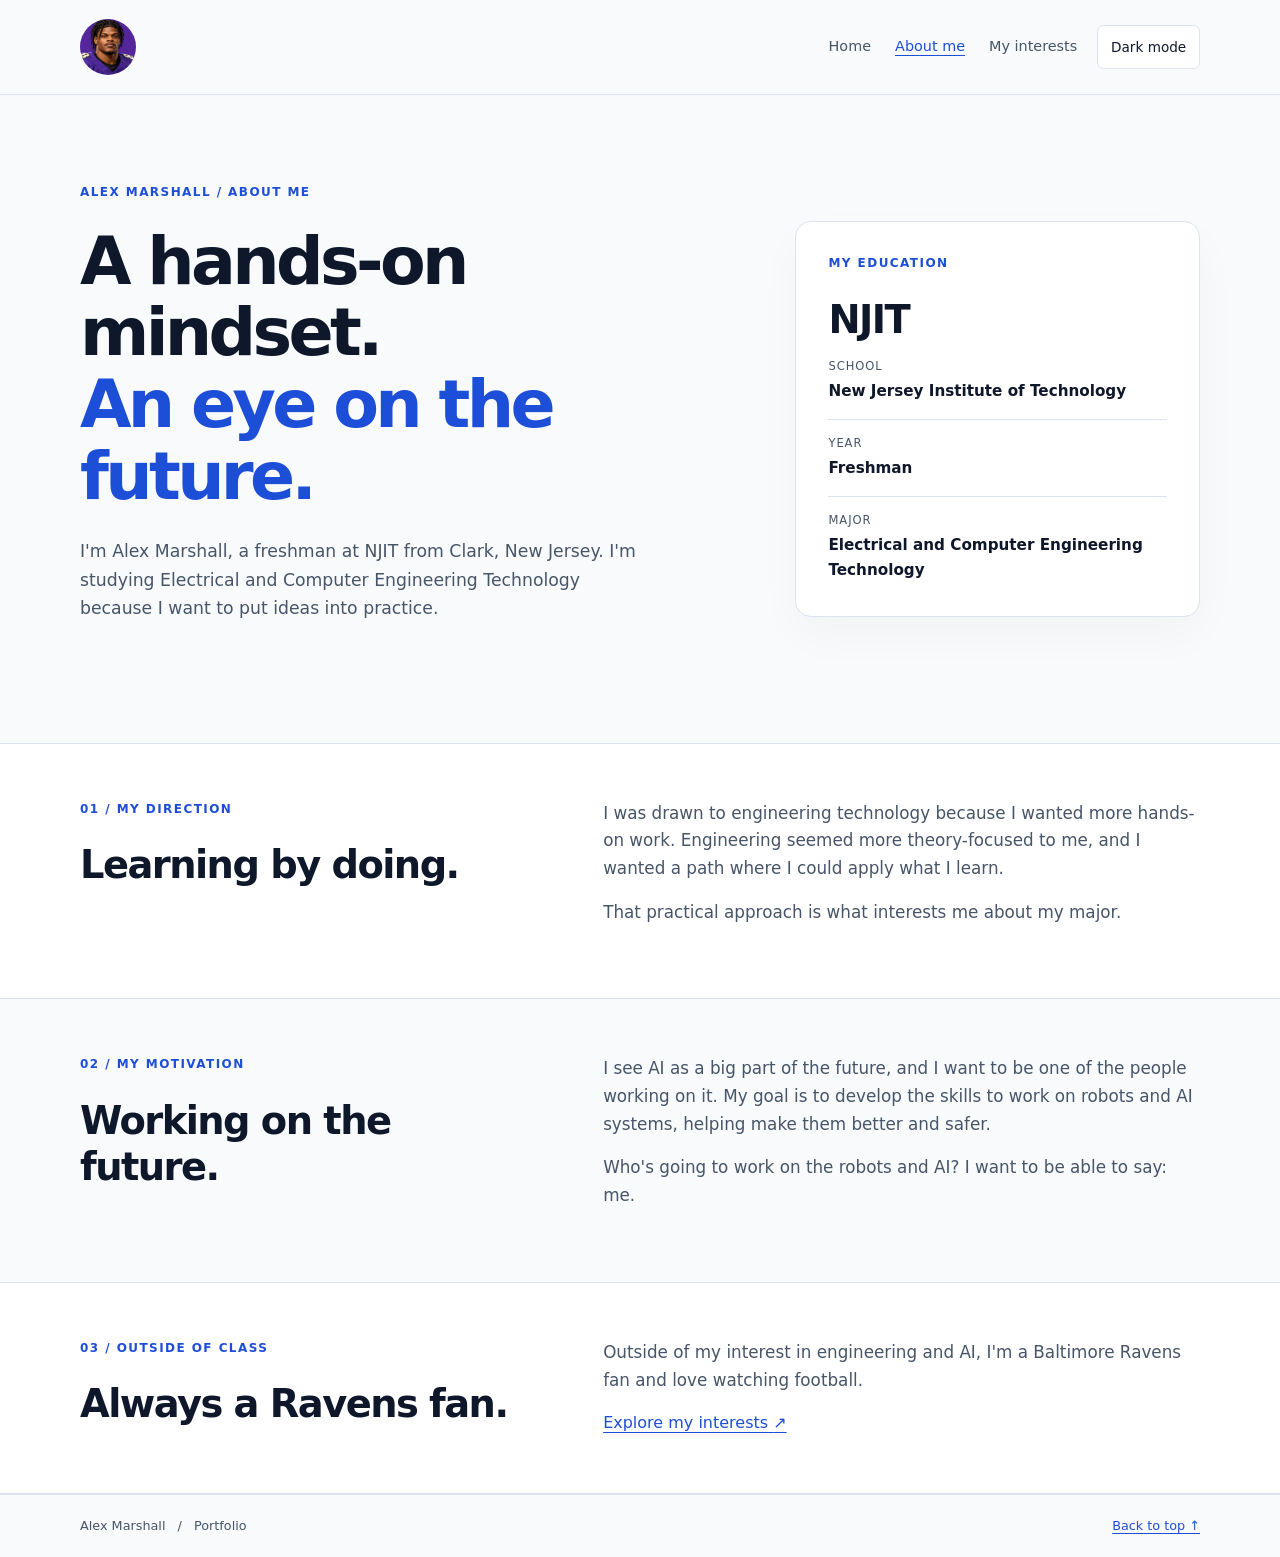
==== about.html @ 9797a1c9 "Add About Me page with NJIT background and career goals" ====
<!DOCTYPE html>
<html lang="en">
<head>
  <meta charset="UTF-8">
  <meta name="viewport" content="width=device-width, initial-scale=1.0">
  <meta name="description" content="Get to know Alex Marshall, an NJIT freshman studying Electrical and Computer Engineering Technology with an interest in hands-on work, AI, and robotics.">
  <title>About Me | Alex Marshall</title>
  <link rel="stylesheet" href="css/styles.css">
  <script src="js/main.js" defer></script>
</head>
<body>
  <a class="skip-link" href="#main">Skip to content</a>
  <header class="site-header">
    <div class="container header-inner">
      <a class="home-avatar" href="index.html" aria-label="Alex Marshall, home"><img src="images/lamar-jackson.jpg" alt="AI-generated illustration of Lamar Jackson in a purple football jersey" width="56" height="56"></a>
      <button class="menu-toggle" type="button" aria-expanded="false" aria-controls="main-nav" hidden>Menu</button>
      <nav id="main-nav" aria-label="Main navigation">
        <a href="index.html">Home</a>
        <a href="about.html" aria-current="page">About me</a>
        <a href="index.html#interests">My interests</a>
      </nav>
      <button class="theme-toggle" type="button" aria-pressed="false" hidden>Dark mode</button>
    </div>
  </header>
  <main id="main">
    <section class="hero container" aria-labelledby="about-page-title">
      <div class="hero-copy">
        <p class="eyebrow">Alex Marshall / About me</p>
        <h1 id="about-page-title">A hands-on mindset.<br><span>An eye on the future.</span></h1>
        <p class="intro">I'm Alex Marshall, a freshman at NJIT from Clark, New Jersey. I'm studying Electrical and Computer Engineering Technology because I want to put ideas into practice.</p>
      </div>
      <aside class="profile-card" aria-label="Education at a glance">
        <p class="eyebrow">My education</p>
        <h2>NJIT</h2>
        <dl>
          <div><dt>School</dt><dd>New Jersey Institute of Technology</dd></div>
          <div><dt>Year</dt><dd>Freshman</dd></div>
          <div><dt>Major</dt><dd>Electrical and Computer Engineering Technology</dd></div>
        </dl>
      </aside>
    </section>
    <section class="about-section" aria-labelledby="hands-on-title">
      <div class="container section-grid">
        <div><p class="eyebrow">01 / My direction</p><h2 id="hands-on-title">Learning by doing.</h2></div>
        <div class="section-copy"><p>I was drawn to engineering technology because I wanted more hands-on work. Engineering seemed more theory-focused to me, and I wanted a path where I could apply what I learn.</p><p>That practical approach is what interests me about my major.</p></div>
      </div>
    </section>
    <section class="container interests-section section-grid" aria-labelledby="future-title">
      <div><p class="eyebrow">02 / My motivation</p><h2 id="future-title">Working on the future.</h2></div>
      <div class="section-copy"><p>I see AI as a big part of the future, and I want to be one of the people working on it. My goal is to develop the skills to work on robots and AI systems, helping make them better and safer.</p><p>Who's going to work on the robots and AI? I want to be able to say: me.</p></div>
    </section>
    <section class="about-section" aria-labelledby="football-title">
      <div class="container section-grid">
        <div><p class="eyebrow">03 / Outside of class</p><h2 id="football-title">Always a Ravens fan.</h2></div>
        <div class="section-copy"><p>Outside of my interest in engineering and AI, I'm a Baltimore Ravens fan and love watching football.</p><a href="index.html#interests">Explore my interests <span aria-hidden="true">↗</span></a></div>
      </div>
    </section>
  </main>
  <footer class="site-footer"><div class="container footer-inner"><p>Alex Marshall <span aria-hidden="true">/</span> Portfolio</p><a href="#main">Back to top ↑</a></div></footer>
</body>
</html>
---- css/styles.css ----
:root {
  color-scheme: light;
  --background: #f8fafc;
  --surface: #ffffff;
  --text: #0f172a;
  --muted: #475569;
  --accent: #1d4ed8;
  --line: #dce3ee;
  --tint: #eff4ff;
}
:root[data-theme="dark"] {
  color-scheme: dark;
  --background: #0f172a;
  --surface: #18243a;
  --text: #f8fafc;
  --muted: #cbd5e1;
  --accent: #93b4ff;
  --line: #334155;
  --tint: #1b2d4c;
}
* { box-sizing: border-box; }
html { scroll-padding-top: 2rem; }
body { margin: 0; background: var(--background); color: var(--text); font-family: system-ui, -apple-system, BlinkMacSystemFont, "Segoe UI", sans-serif; line-height: 1.65; }
a { color: var(--accent); text-underline-offset: .25em; }
a:hover { text-decoration-thickness: 2px; }
button { font: inherit; cursor: pointer; }
:focus-visible { outline: 3px solid var(--accent); outline-offset: 5px; }
[hidden] { display: none !important; }
.container { width: min(1120px, calc(100% - 3rem)); margin-inline: auto; }
.skip-link { position: absolute; top: .5rem; left: 1rem; z-index: 5; padding: .75rem 1rem; background: var(--surface); transform: translateY(-160%); }
.skip-link:focus { transform: translateY(0); }
.site-header { border-bottom: 1px solid var(--line); }
.header-inner { display: flex; align-items: center; flex-wrap: wrap; gap: 1.25rem; padding-block: 1.2rem; }
.home-avatar { display: block; flex-shrink: 0; margin-right: auto; border-radius: 50%; }
.home-avatar img { display: block; width: 56px; height: 56px; border-radius: 50%; object-fit: cover; }
.monogram span { color: var(--accent); }
nav { display: flex; flex-wrap: wrap; gap: 1.5rem; }
nav a { color: var(--muted); text-decoration: none; font-size: .9rem; }
nav a[aria-current] { color: var(--accent); text-decoration: underline; }
.theme-toggle, .menu-toggle { border: 1px solid var(--line); border-radius: .4rem; background: var(--surface); color: var(--text); padding: .45rem .8rem; font-size: .85rem; min-height: 44px; }
.hero { display: grid; gap: 3rem; padding-block: 4rem; align-items: center; }
.eyebrow { color: var(--accent); font-size: .75rem; font-weight: 700; letter-spacing: .12em; text-transform: uppercase; margin: 0 0 1.4rem; }
h1 { font-size: clamp(2.5rem, 5.2vw, 4.3rem); line-height: 1.08; letter-spacing: -.055em; margin: 0 0 1.5rem; font-weight: 800; }
h1 span { color: var(--accent); }
.intro { color: var(--muted); max-width: 560px; font-size: 1.08rem; margin-bottom: 2rem; }
.button { display: inline-flex; align-items: center; gap: 1.5rem; padding: .85rem 1.2rem; background: #1d4ed8; color: white; text-decoration: none; border-radius: .35rem; font-weight: 600; }
.button:hover { background: #1e40af; }
.profile-card { border: 1px solid var(--line); border-radius: 1rem; background: var(--surface); padding: 2rem; box-shadow: 0 18px 45px #0f172a08; }
.monogram { background: var(--tint); border-radius: .6rem; padding: 1.5rem; font-size: 4.5rem; line-height: 1.3; font-weight: 800; letter-spacing: -.08em; }
.card-caption { margin: 1.5rem 0 0; font-size: .8rem; color: var(--muted); }
dl { margin: 0; }
dl div { padding-block: .9rem; border-bottom: 1px solid var(--line); }
dl div:last-child { border: 0; padding-bottom: 0; }
dt { font-size: .72rem; text-transform: uppercase; letter-spacing: .08em; color: var(--muted); }
dd { margin: .2rem 0 0; font-size: .95rem; font-weight: 600; }
.about-section { background: var(--surface); border-block: 1px solid var(--line); padding-block: 3.5rem; }
.section-grid { display: grid; gap: 1rem; }
h2 { font-size: clamp(1.8rem, 3vw, 2.4rem); line-height: 1.2; letter-spacing: -.04em; margin: 0; }
.section-copy p { margin: 0 0 1rem; color: var(--muted); font-size: 1.05rem; }
.interests-section { padding-block: 3.5rem; }
.interest-list { display: grid; gap: 2rem; }
.interest-card { border-left: 3px solid var(--accent); padding: .25rem 0 .25rem 1.5rem; }
.interest-mark { font-size: 1.7rem; color: var(--accent); }
h3 { margin: .5rem 0; font-size: 1.3rem; }
.interest-card p { margin: 0; color: var(--muted); }
.site-footer { border-top: 1px solid var(--line); padding-block: 1.3rem; color: var(--muted); font-size: .8rem; }
.footer-inner { display: flex; justify-content: space-between; gap: 1rem; flex-wrap: wrap; align-items: center; }
.footer-inner p { margin: 0; }
.footer-inner span { padding-inline: .5rem; }
@media (min-width: 760px) {
  .hero { grid-template-columns: 1.65fr 1fr; padding-block: 5.5rem; }
  .section-grid { grid-template-columns: 1fr 1.3fr; gap: 4rem; }
}
@media (max-width: 759px) {
  .container { width: calc(100% - 2rem); }
  nav { width: 100%; gap: .25rem; flex-direction: column; }
  nav a { padding: .6rem 0; }
  .theme-toggle { margin-left: 0; }
  .profile-card { max-width: 440px; width: 100%; }
  .hero { gap: 2rem; }
}
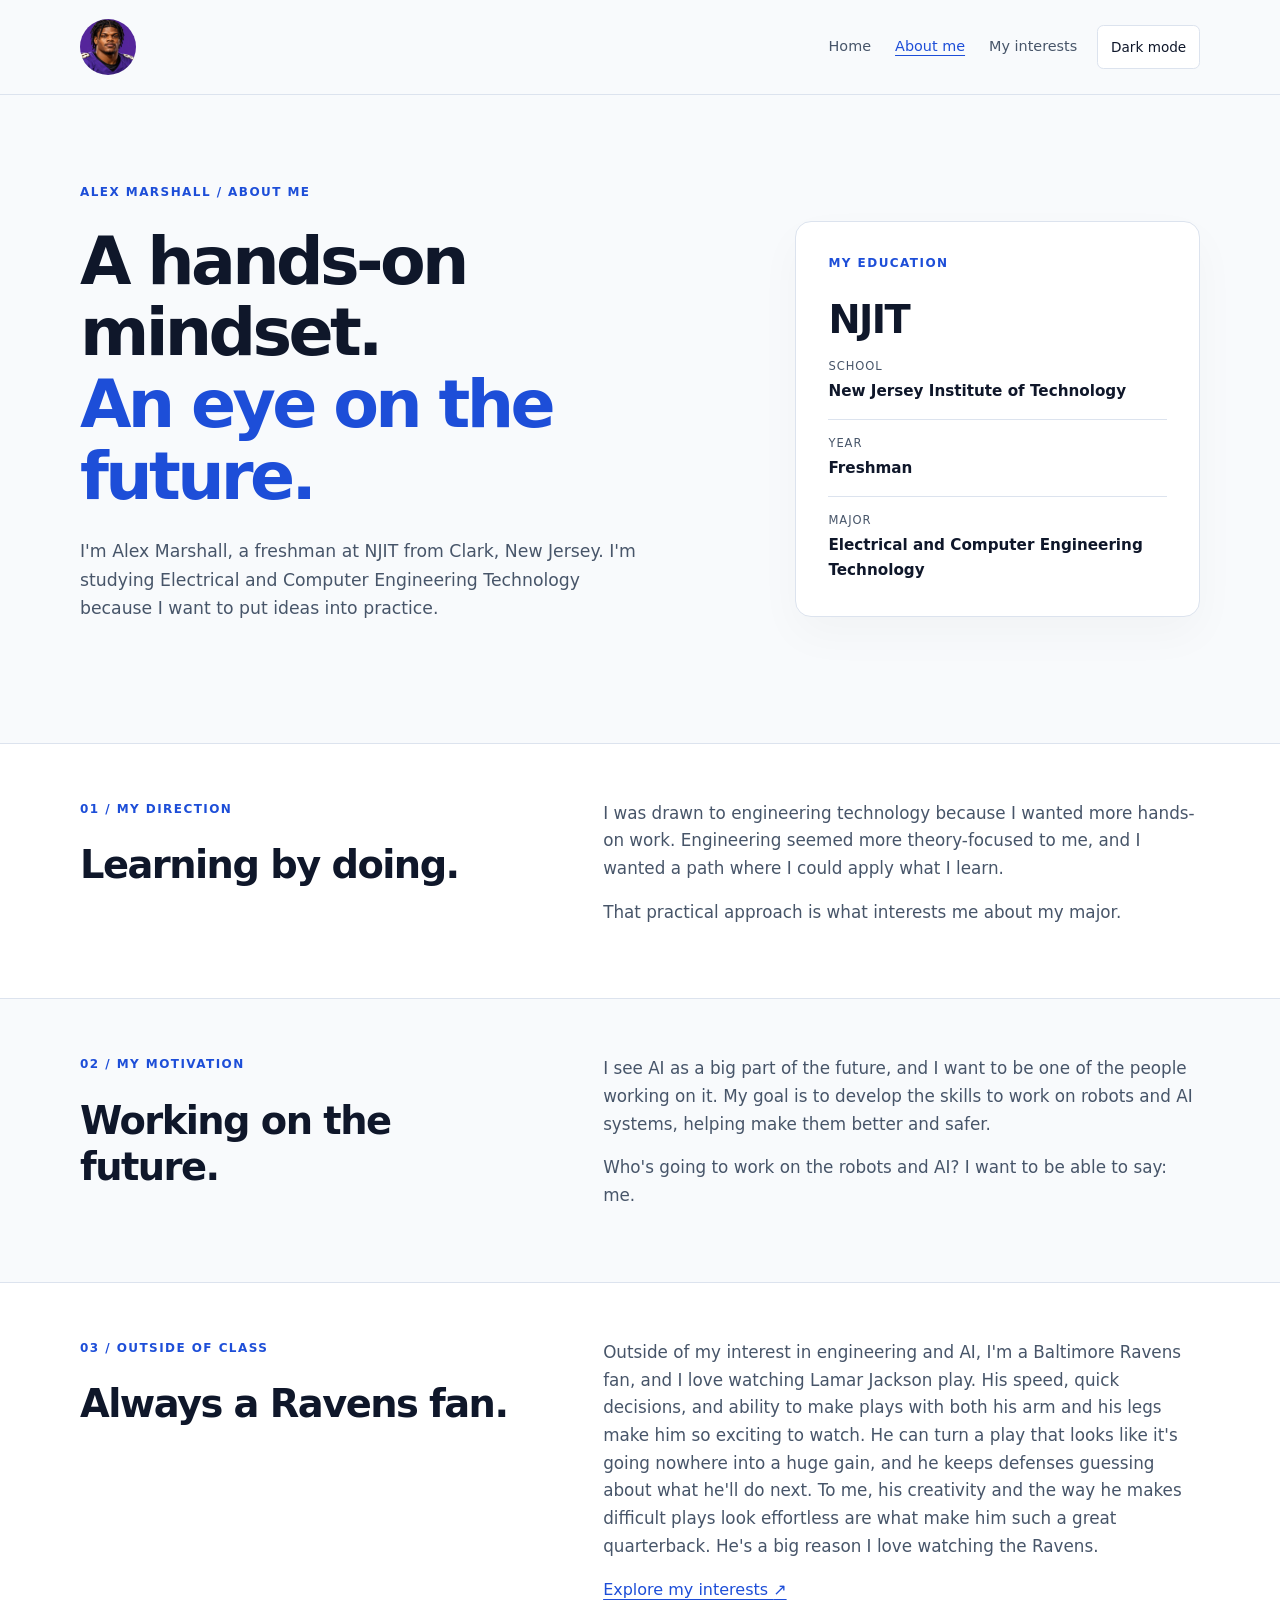
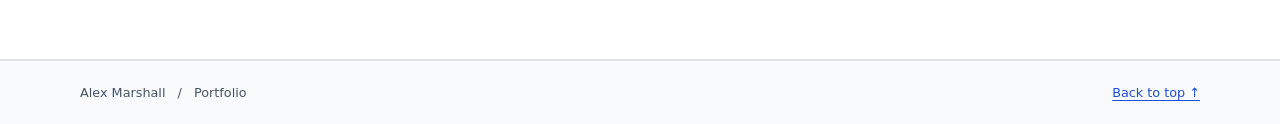
==== commit a494e54e: "Expand About Me paragraph about Lamar Jackson" ====
--- a/about.html
+++ b/about.html
@@ -52,7 +52,7 @@
     <section class="about-section" aria-labelledby="football-title">
       <div class="container section-grid">
         <div><p class="eyebrow">03 / Outside of class</p><h2 id="football-title">Always a Ravens fan.</h2></div>
-        <div class="section-copy"><p>Outside of my interest in engineering and AI, I'm a Baltimore Ravens fan and love watching football.</p><a href="index.html#interests">Explore my interests <span aria-hidden="true">↗</span></a></div>
+        <div class="section-copy"><p>Outside of my interest in engineering and AI, I'm a Baltimore Ravens fan, and I love watching Lamar Jackson play. His speed, quick decisions, and ability to make plays with both his arm and his legs make him so exciting to watch. He can turn a play that looks like it's going nowhere into a huge gain, and he keeps defenses guessing about what he'll do next. To me, his creativity and the way he makes difficult plays look effortless are what make him such a great quarterback. He's a big reason I love watching the Ravens.</p><a href="index.html#interests">Explore my interests <span aria-hidden="true">↗</span></a></div>
       </div>
     </section>
   </main>
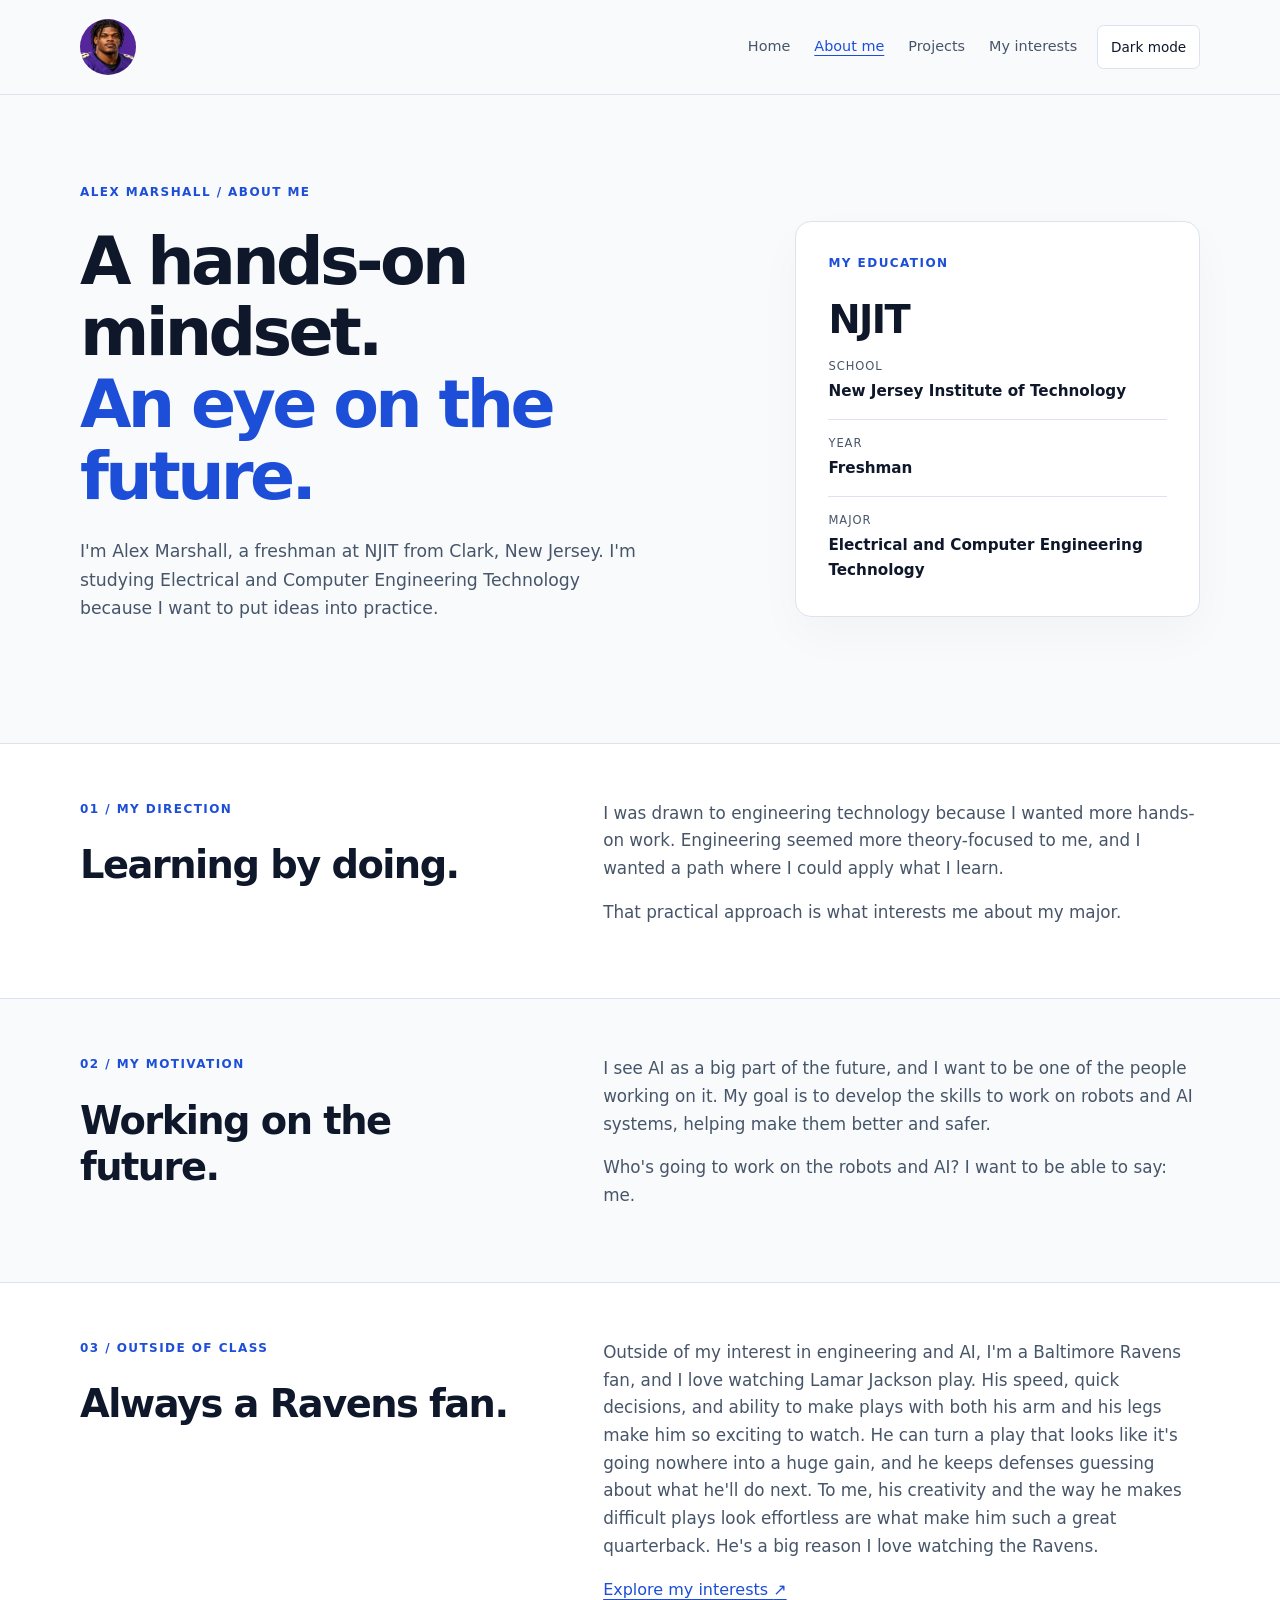
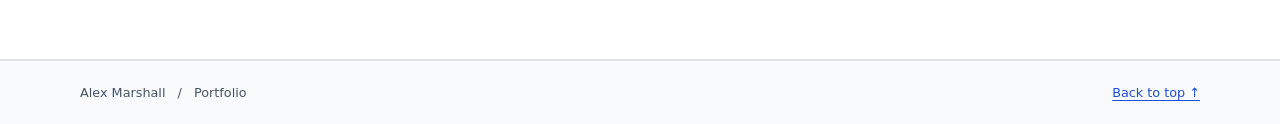
==== commit 314fddd5: "Add projects page with interactive Onshape CAD model viewer" ====
--- a/about.html
+++ b/about.html
@@ -17,6 +17,7 @@
       <nav id="main-nav" aria-label="Main navigation">
         <a href="index.html">Home</a>
         <a href="about.html" aria-current="page">About me</a>
+        <a href="projects.html">Projects</a>
         <a href="index.html#interests">My interests</a>
       </nav>
       <button class="theme-toggle" type="button" aria-pressed="false" hidden>Dark mode</button>
--- a/css/styles.css
+++ b/css/styles.css
@@ -19,6 +19,23 @@
   --tint: #1b2d4c;
 }
 * { box-sizing: border-box; }
+.projects-page { padding-block: 4rem; }
+.model-viewer { padding: clamp(1rem, 3vw, 2rem); background: var(--surface); border: 1px solid var(--line); border-radius: 1rem; }
+.viewer-heading { display: flex; align-items: center; justify-content: space-between; flex-wrap: wrap; gap: 1rem; margin-bottom: 1.5rem; }
+.viewer-badge { color: var(--accent); background: var(--tint); border-radius: 2rem; padding: .4rem .8rem; font-size: .8rem; }
+#viewer-controls label { display: block; font-weight: 600; margin-bottom: .5rem; }
+#model-select { width: 100%; max-width: 24rem; padding: .7rem; font: inherit; background: var(--background); color: var(--text); border: 1px solid var(--muted); border-radius: .4rem; }
+.viewer-actions { display: flex; flex-wrap: wrap; gap: .5rem; margin-block: 1rem; }
+.viewer-actions button { background: var(--tint); color: var(--accent); border: 1px solid var(--accent); border-radius: .4rem; padding: .6rem .8rem; min-height: 44px; }
+.viewer-actions button:hover { text-decoration: underline; }
+#model-canvas { display: block; width: 100%; height: clamp(300px, 55vw, 540px); border-radius: .6rem; background: #101d32; touch-action: none; cursor: grab; }
+#model-canvas:active { cursor: grabbing; }
+#model-status { font-weight: 600; }
+#viewer-help { color: var(--muted); max-width: 78ch; font-size: .9rem; }
+.model-library { padding-top: 3.5rem; }
+.project-grid { display: grid; grid-template-columns: repeat(auto-fit, minmax(min(100%, 240px), 1fr)); gap: 1rem; margin-top: 1.5rem; }
+.project-card { padding: 1.5rem; border: 1px solid var(--line); border-radius: .6rem; background: var(--surface); }
+.project-card p { color: var(--muted); }
 html { scroll-padding-top: 2rem; }
 body { margin: 0; background: var(--background); color: var(--text); font-family: system-ui, -apple-system, BlinkMacSystemFont, "Segoe UI", sans-serif; line-height: 1.65; }
 a { color: var(--accent); text-underline-offset: .25em; }
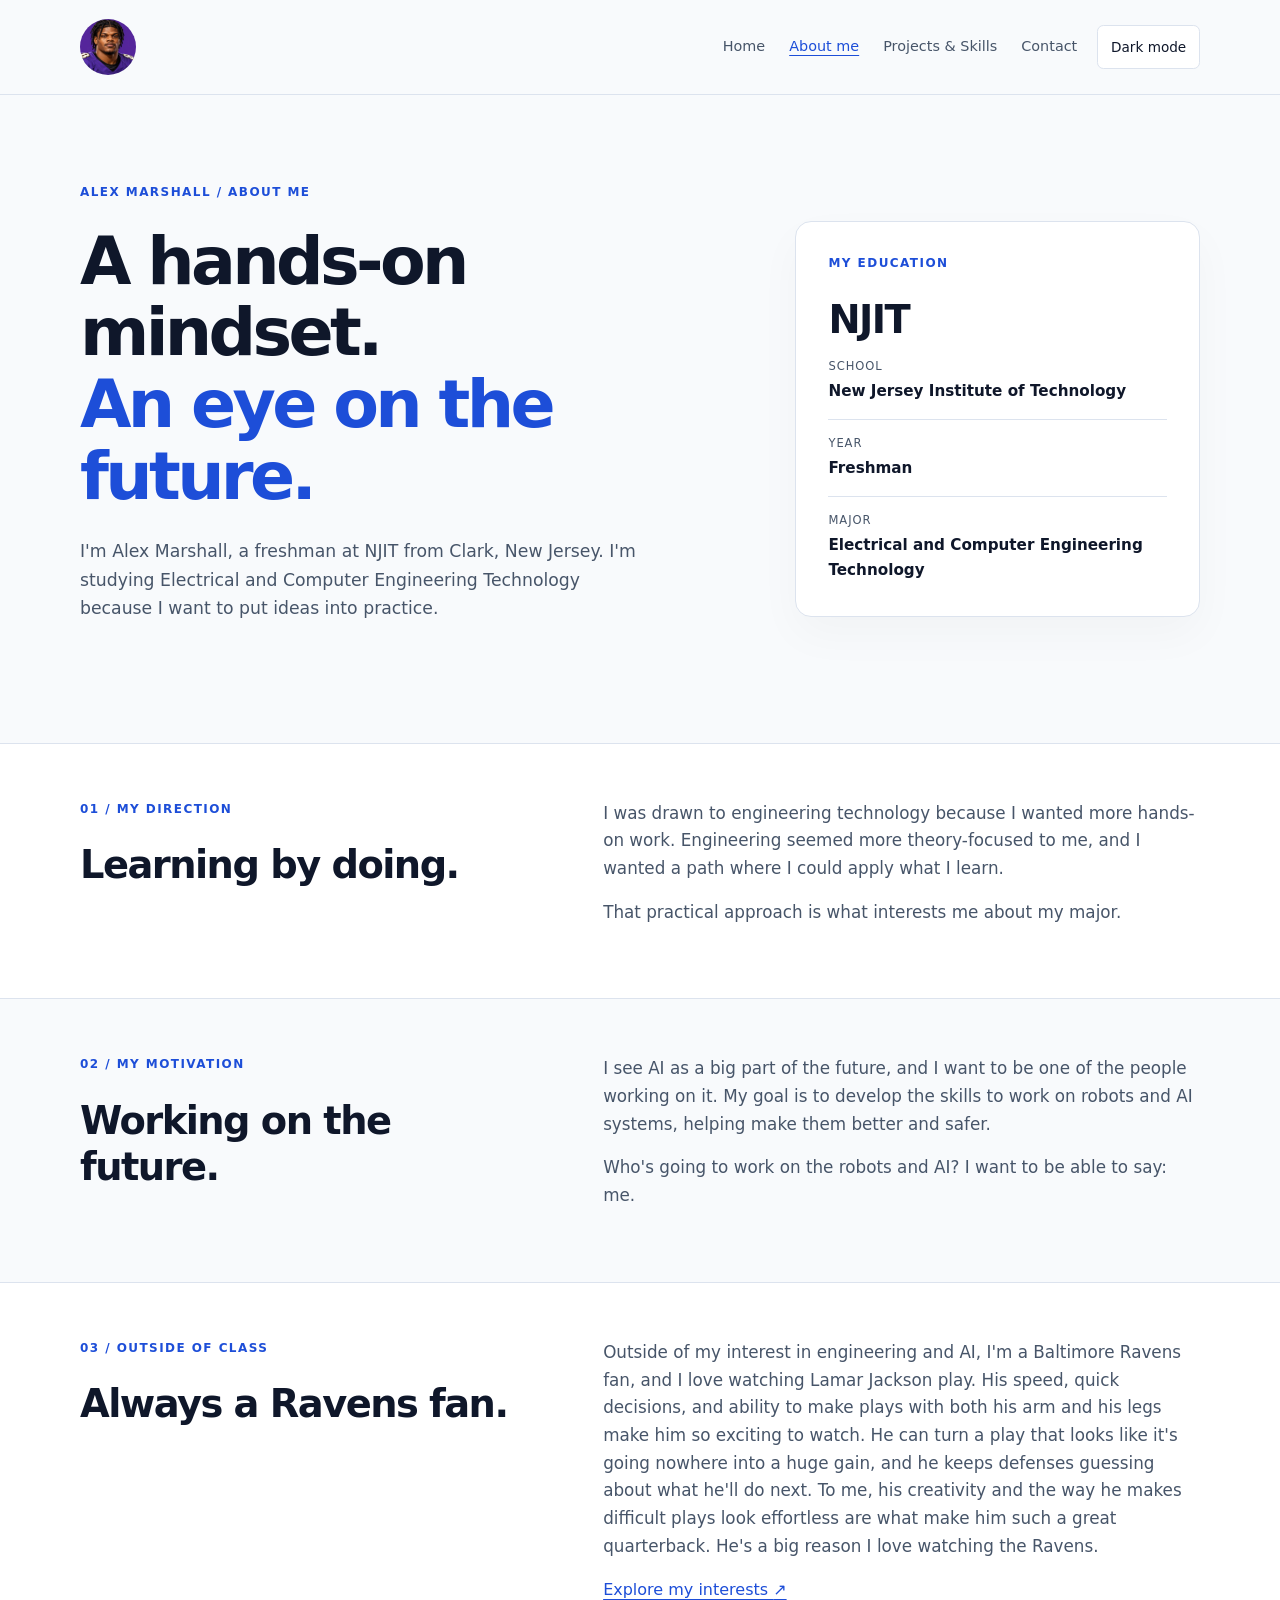
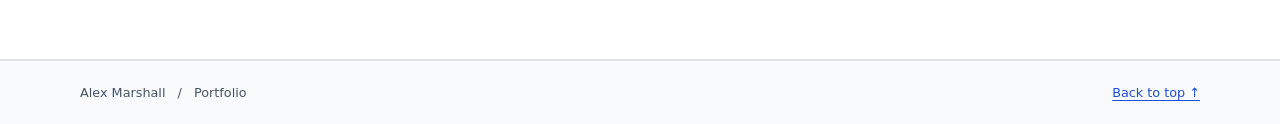
==== commit 4f25554f: "Add contact page and combine projects with Onshape skills" ====
--- a/about.html
+++ b/about.html
@@ -17,8 +17,8 @@
       <nav id="main-nav" aria-label="Main navigation">
         <a href="index.html">Home</a>
         <a href="about.html" aria-current="page">About me</a>
-        <a href="projects.html">Projects</a>
-        <a href="index.html#interests">My interests</a>
+        <a href="projects.html">Projects &amp; Skills</a>
+        <a href="contact.html">Contact</a>
       </nav>
       <button class="theme-toggle" type="button" aria-pressed="false" hidden>Dark mode</button>
     </div>
--- a/css/styles.css
+++ b/css/styles.css
@@ -19,6 +19,10 @@
   --tint: #1b2d4c;
 }
 * { box-sizing: border-box; }
+.contact-email { overflow-wrap: anywhere; }
+.contact-note { color: var(--muted); max-width: 48ch; font-size: .9rem; }
+.skills-summary { margin-block: 0 2rem; max-width: 68ch; }
+.skills-summary p:last-child { color: var(--muted); }
 .projects-page { padding-block: 4rem; }
 .model-viewer { padding: clamp(1rem, 3vw, 2rem); background: var(--surface); border: 1px solid var(--line); border-radius: 1rem; }
 .viewer-heading { display: flex; align-items: center; justify-content: space-between; flex-wrap: wrap; gap: 1rem; margin-bottom: 1.5rem; }
